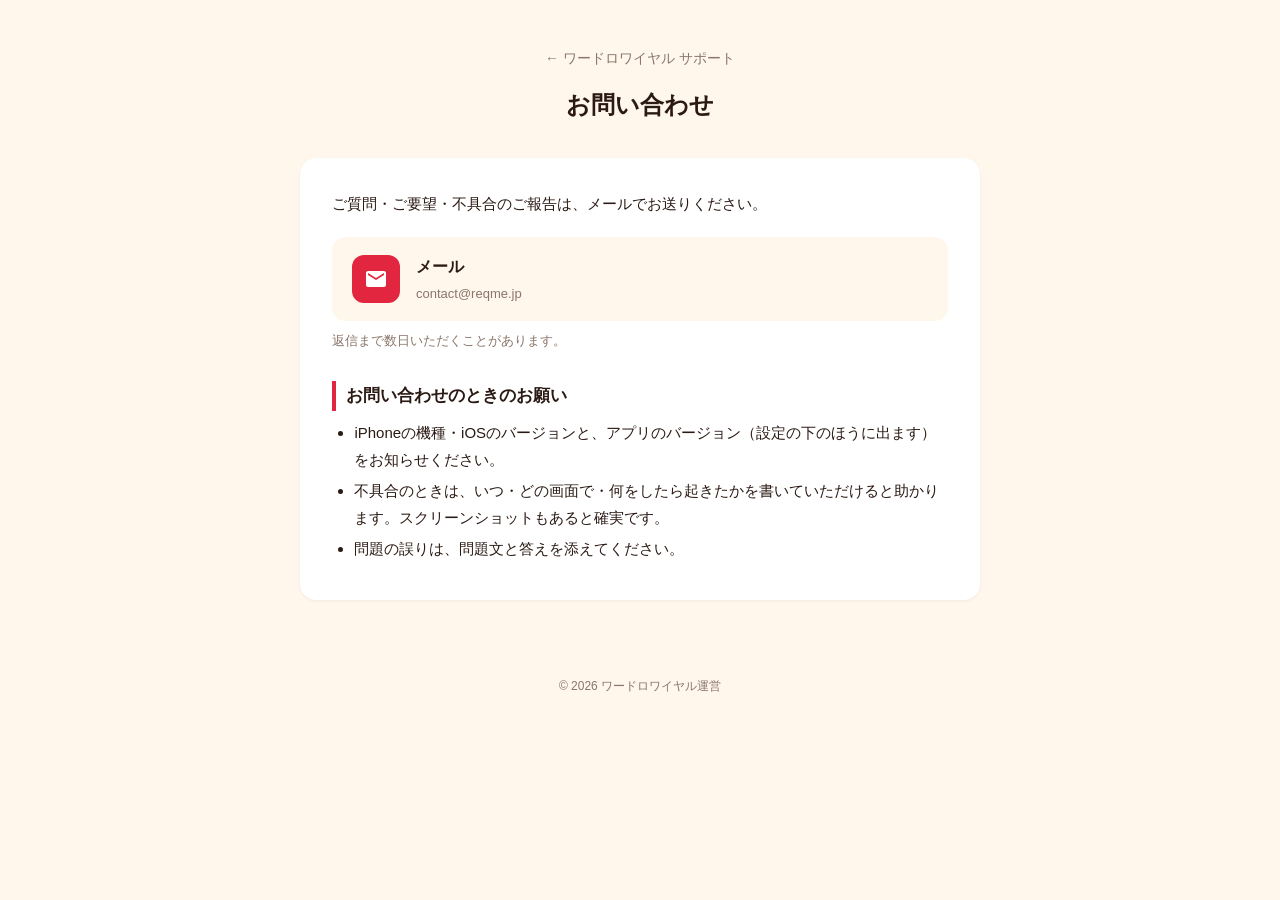
==== contact.html @ 1bdda177 "Support site: top, help/FAQ, contact, privacy policy, terms Co-Authored-By: Claude Opus 5.5 <noreply" ====
<!DOCTYPE html>
<html lang="ja">
<head>
    <meta charset="UTF-8">
    <meta name="viewport" content="width=device-width, initial-scale=1.0">
    <link rel="icon" type="image/png" href="favicon.png">
    <link rel="stylesheet" href="style.css">
    <title>お問い合わせ - ワードロワイヤル</title>
</head>
<body>
    <div class="header">
        <a class="back" href="./">← ワードロワイヤル サポート</a>
        <h1>お問い合わせ</h1>
    </div>

    <div class="content">
        <p>ご質問・ご要望・不具合のご報告は、メールでお送りください。</p>

        <a href="mailto:contact@reqme.jp?subject=%E3%83%AF%E3%83%BC%E3%83%89%E3%83%AD%E3%83%AF%E3%82%A4%E3%83%A4%E3%83%AB%E3%81%AB%E3%81%A4%E3%81%84%E3%81%A6" class="contact-card">
            <div class="card-icon">
                <svg viewBox="0 0 24 24" aria-hidden="true"><path d="M20 4H4c-1.1 0-2 .9-2 2v12c0 1.1.9 2 2 2h16c1.1 0 2-.9 2-2V6c0-1.1-.9-2-2-2zm0 4l-8 5-8-5V6l8 5 8-5v2z"/></svg>
            </div>
            <div>
                <div class="title">メール</div>
                <div class="desc">contact@reqme.jp</div>
            </div>
        </a>
        <p class="note">返信まで数日いただくことがあります。</p>

        <h2>お問い合わせのときのお願い</h2>
        <ul>
            <li>iPhoneの機種・iOSのバージョンと、アプリのバージョン（設定の下のほうに出ます）をお知らせください。</li>
            <li>不具合のときは、いつ・どの画面で・何をしたら起きたかを書いていただけると助かります。スクリーンショットもあると確実です。</li>
            <li>問題の誤りは、問題文と答えを添えてください。</li>
        </ul>
    </div>

    <footer>&copy; 2026 ワードロワイヤル運営</footer>
</body>
</html>
---- style.css ----
* { margin: 0; padding: 0; box-sizing: border-box; }
:root {
    --bg: #fff6ec;
    --card: #ffffff;
    --ink: #2b1a14;
    --mute: #8a766b;
    --line: #f0e2d4;
    --red: #e3263f;
    --red-dark: #9e1029;
    --gold: #ffbf1f;
}
body {
    font-family: -apple-system, BlinkMacSystemFont, 'Hiragino Sans', 'Hiragino Kaku Gothic ProN', sans-serif;
    background: var(--bg);
    color: var(--ink);
    line-height: 1.8;
    -webkit-font-smoothing: antialiased;
}
a { color: var(--red); }

/* 上の見出し */
.header { text-align: center; padding: 44px 16px 8px; }
.header .back { text-decoration: none; color: var(--mute); font-size: 14px; }
.header .back:hover { color: var(--ink); }
.header h1 { font-size: 24px; font-weight: 800; margin-top: 10px; }
.header .date { font-size: 13px; color: var(--mute); margin-top: 4px; }

/* トップ */
.hero { text-align: center; padding: 40px 16px 8px; }
.hero img.icon {
    width: 112px; height: 112px; border-radius: 26px;
    box-shadow: 0 8px 24px rgba(158, 16, 41, 0.22);
}
.hero h1 { font-size: 28px; font-weight: 800; margin-top: 16px; letter-spacing: 0.02em; }
.hero .lead { color: var(--mute); font-size: 15px; margin-top: 4px; }
.hero .badge {
    display: inline-block; margin-top: 18px; padding: 6px 16px; border-radius: 999px;
    background: var(--red); color: #fff; font-weight: 700; font-size: 14px; text-decoration: none;
}
.hero .badge.soon { background: var(--mute); }

.cards {
    max-width: 680px; margin: 28px auto 56px; padding: 0 16px;
    display: flex; flex-direction: column; gap: 12px;
}
.card {
    display: flex; align-items: center; gap: 16px; padding: 16px 20px;
    background: var(--card); border-radius: 16px; text-decoration: none; color: var(--ink);
    box-shadow: 0 1px 3px rgba(43, 26, 20, 0.06);
    transition: transform 0.2s ease, box-shadow 0.2s ease;
}
.card:hover { transform: translateY(-1px); box-shadow: 0 4px 12px rgba(43, 26, 20, 0.1); }
.card .card-icon {
    width: 44px; height: 44px; border-radius: 12px; flex-shrink: 0;
    display: flex; align-items: center; justify-content: center; font-size: 22px;
}
.card-icon.red { background: #ffe3e6; }
.card-icon.gold { background: #fff1c9; }
.card-icon.blue { background: #e0ecff; }
.card-icon.green { background: #ddf5e6; }
.card .card-body { flex: 1; min-width: 0; }
.card h3 { font-size: 16px; font-weight: 700; }
.card p { font-size: 13px; color: var(--mute); }
.card .arrow { color: var(--mute); font-size: 18px; }

/* 本文 */
.content {
    max-width: 680px; margin: 24px auto 56px; padding: 32px;
    background: var(--card); border-radius: 16px; box-shadow: 0 1px 3px rgba(43, 26, 20, 0.06);
}
@media (max-width: 720px) {
    .content { margin-left: 16px; margin-right: 16px; padding: 24px 20px; }
}
.content > p { font-size: 15px; }
.content h2 {
    font-size: 17px; font-weight: 800; margin: 28px 0 8px; padding-left: 10px;
    border-left: 4px solid var(--red);
}
.content h2:first-child { margin-top: 0; }
.content p, .content li { font-size: 15px; }
.content p + p { margin-top: 8px; }
.content ul, .content ol { padding-left: 1.4em; margin: 6px 0; }
.content li { margin: 4px 0; }
.content .note { font-size: 13px; color: var(--mute); }

/* よくある質問 */
details {
    border-bottom: 1px solid var(--line); padding: 12px 0;
}
details:last-of-type { border-bottom: none; }
summary {
    cursor: pointer; font-weight: 700; font-size: 15px; list-style: none; position: relative; padding-right: 24px;
}
summary::-webkit-details-marker { display: none; }
summary::after { content: "＋"; position: absolute; right: 0; color: var(--mute); }
details[open] summary::after { content: "－"; }
details p { margin-top: 8px; color: #4a3a32; }

/* お問い合わせ */
.contact-card {
    display: flex; align-items: center; gap: 16px; padding: 16px 20px; margin: 20px 0 8px;
    background: var(--bg); border-radius: 14px; text-decoration: none; color: var(--ink);
}
.contact-card .card-icon {
    width: 48px; height: 48px; border-radius: 12px; flex-shrink: 0; background: var(--red);
    display: flex; align-items: center; justify-content: center;
}
.contact-card svg { width: 24px; height: 24px; fill: #fff; }
.contact-card .title { font-weight: 700; }
.contact-card .desc { font-size: 13px; color: var(--mute); }

footer {
    text-align: center; padding: 20px 16px 32px; font-size: 12px; color: var(--mute);
}
footer a { color: var(--mute); margin: 0 6px; }
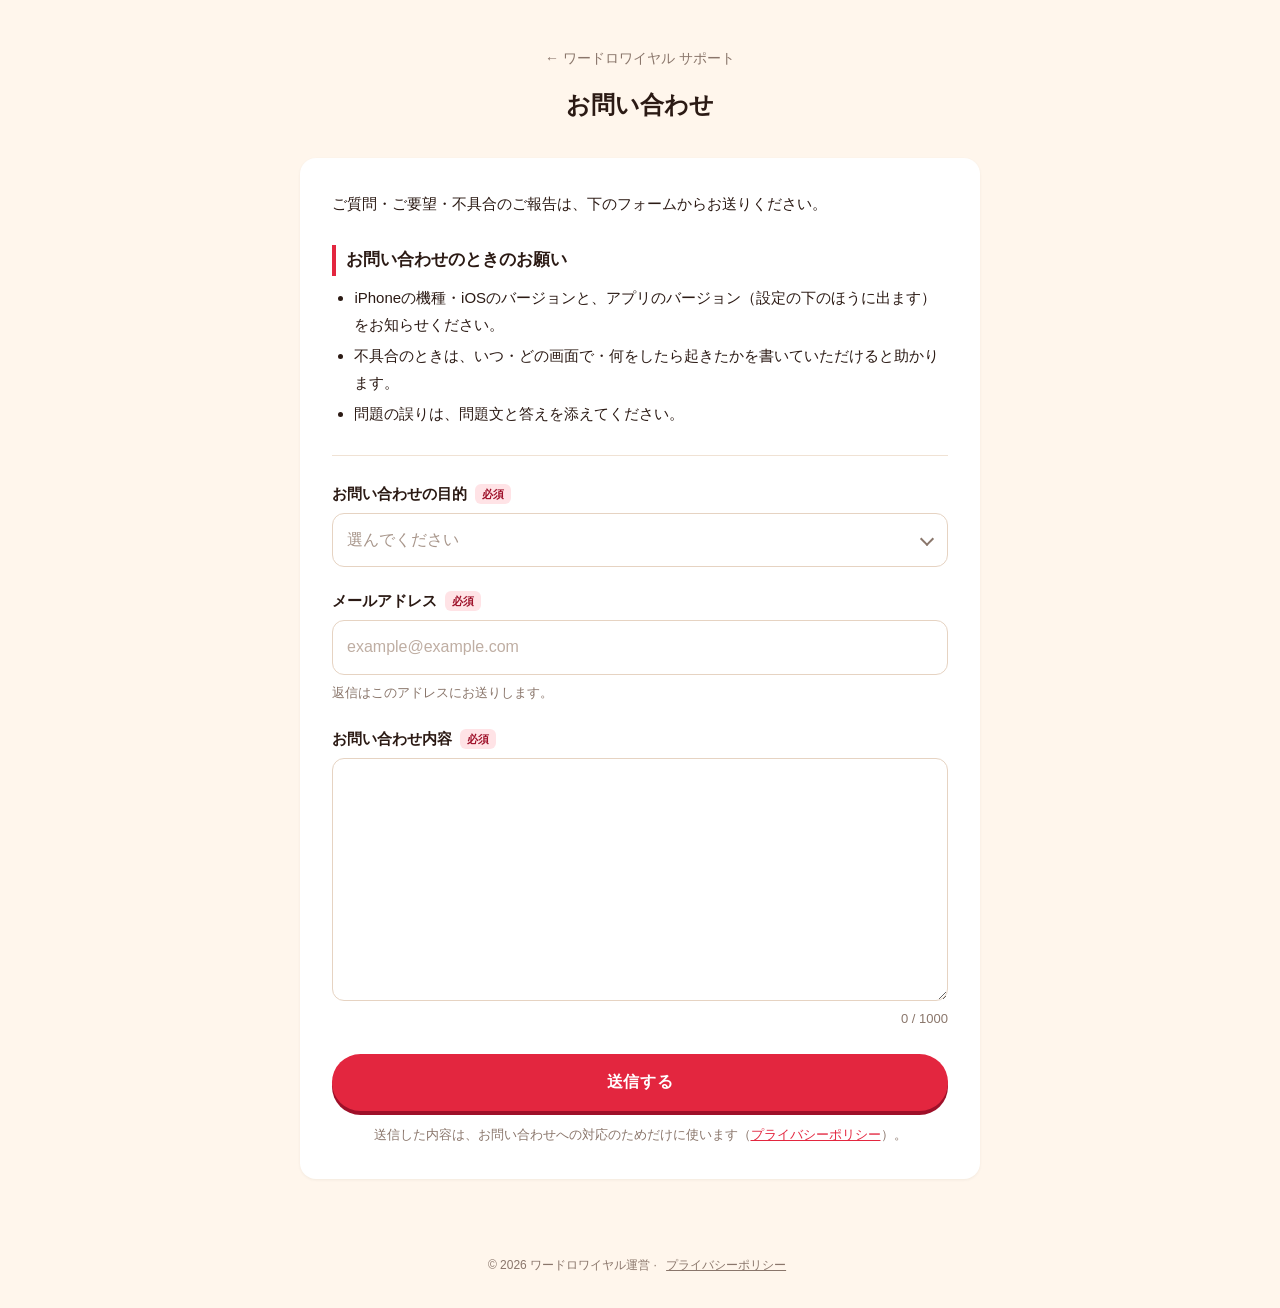
==== commit 5a69d15d: "Contact: form (purpose, email, message up to 1,000 chars) sent to the operators' Discord through the" ====
--- a/contact.html
+++ b/contact.html
@@ -14,27 +14,195 @@
     </div>
 
     <div class="content">
-        <p>ご質問・ご要望・不具合のご報告は、メールでお送りください。</p>
-
-        <a href="mailto:contact@reqme.jp?subject=%E3%83%AF%E3%83%BC%E3%83%89%E3%83%AD%E3%83%AF%E3%82%A4%E3%83%A4%E3%83%AB%E3%81%AB%E3%81%A4%E3%81%84%E3%81%A6" class="contact-card">
-            <div class="card-icon">
-                <svg viewBox="0 0 24 24" aria-hidden="true"><path d="M20 4H4c-1.1 0-2 .9-2 2v12c0 1.1.9 2 2 2h16c1.1 0 2-.9 2-2V6c0-1.1-.9-2-2-2zm0 4l-8 5-8-5V6l8 5 8-5v2z"/></svg>
+        <div id="contact-area">
+            <p>ご質問・ご要望・不具合のご報告は、下のフォームからお送りください。</p>
+
+            <h2>お問い合わせのときのお願い</h2>
+            <ul>
+                <li>iPhoneの機種・iOSのバージョンと、アプリのバージョン（設定の下のほうに出ます）をお知らせください。</li>
+                <li>不具合のときは、いつ・どの画面で・何をしたら起きたかを書いていただけると助かります。</li>
+                <li>問題の誤りは、問題文と答えを添えてください。</li>
+            </ul>
+
+            <!-- 送り先はゲームのサーバー（wordbattle の server/src/contact.ts）。サーバーが運営の Discord に知らせる。 -->
+            <form id="contact-form" class="form" novalidate data-endpoint="https://wordroyale.modelinks.workers.dev/v1/contact">
+                <div class="field">
+                    <label for="purpose">お問い合わせの目的<span class="req">必須</span></label>
+                    <div class="select">
+                        <!-- 値はサーバーの CONTACT_PURPOSES と同じにする -->
+                        <select id="purpose" name="purpose" required aria-describedby="purpose-error">
+                            <option value="" selected disabled>選んでください</option>
+                            <option value="question">ご質問</option>
+                            <option value="bug">不具合のご報告</option>
+                            <option value="quiz">問題の誤りのご報告</option>
+                            <option value="request">ご要望・ご意見</option>
+                            <option value="account">アカウント・データについて</option>
+                            <option value="other">その他</option>
+                        </select>
+                    </div>
+                    <p class="error" id="purpose-error" hidden></p>
+                </div>
+
+                <div class="field">
+                    <label for="email">メールアドレス<span class="req">必須</span></label>
+                    <input id="email" name="email" type="email" inputmode="email" autocomplete="email" autocapitalize="off" spellcheck="false" maxlength="254" placeholder="example@example.com" required aria-describedby="email-hint email-error">
+                    <p class="hint" id="email-hint">返信はこのアドレスにお送りします。</p>
+                    <p class="error" id="email-error" hidden></p>
+                </div>
+
+                <div class="field">
+                    <label for="message">お問い合わせ内容<span class="req">必須</span></label>
+                    <textarea id="message" name="message" rows="8" maxlength="1000" required aria-describedby="message-error message-count"></textarea>
+                    <div class="field-foot">
+                        <p class="error" id="message-error" hidden></p>
+                        <span class="count" id="message-count">0 / 1000</span>
+                    </div>
+                </div>
+
+                <!-- ロボットよけ（人には見えない欄。何か入っていれば、サーバーは知らせずに受け流す） -->
+                <div class="hp" aria-hidden="true">
+                    <label for="website">この欄は空のままにしてください</label>
+                    <input id="website" name="website" type="text" tabindex="-1" autocomplete="off">
+                </div>
+
+                <p class="form-error" id="form-error" role="alert" hidden></p>
+
+                <button type="submit" class="submit" id="submit">送信する</button>
+                <p class="note form-note">送信した内容は、お問い合わせへの対応のためだけに使います（<a href="privacy">プライバシーポリシー</a>）。</p>
+            </form>
+        </div>
+
+        <div id="thanks" class="thanks" hidden>
+            <div class="thanks-icon" aria-hidden="true">
+                <svg viewBox="0 0 24 24"><path d="M9 16.2 4.8 12l-1.4 1.4L9 19 21 7l-1.4-1.4L9 16.2z"/></svg>
             </div>
-            <div>
-                <div class="title">メール</div>
-                <div class="desc">contact@reqme.jp</div>
-            </div>
-        </a>
-        <p class="note">返信まで数日いただくことがあります。</p>
-
-        <h2>お問い合わせのときのお願い</h2>
-        <ul>
-            <li>iPhoneの機種・iOSのバージョンと、アプリのバージョン（設定の下のほうに出ます）をお知らせください。</li>
-            <li>不具合のときは、いつ・どの画面で・何をしたら起きたかを書いていただけると助かります。スクリーンショットもあると確実です。</li>
-            <li>問題の誤りは、問題文と答えを添えてください。</li>
-        </ul>
+            <h2 id="thanks-title" tabindex="-1">送信しました</h2>
+            <!-- 狭い画面では、文節（.phrase）の切れ目でだけ折り返す -->
+            <p><span class="phrase">お問い合わせいただき、</span><span class="phrase">ありがとうございます。</span></p>
+            <p><span class="phrase">内容を確認のうえ、</span><span class="phrase">数営業日以内に、</span><span class="phrase">ご入力いただいた</span><span class="phrase">メールアドレスへ</span><span class="phrase">ご返信いたします。</span></p>
+            <p class="thanks-to">返信先：<span id="thanks-email"></span></p>
+            <p class="note"><span class="phrase">返信が届かないときは、</span><span class="phrase">迷惑メールのフォルダも</span><span class="phrase">ご確認ください。</span></p>
+            <a class="thanks-back" href="./">サポートのトップへ</a>
+        </div>
     </div>
 
-    <footer>&copy; 2026 ワードロワイヤル運営</footer>
+    <footer>&copy; 2026 ワードロワイヤル運営 · <a href="privacy">プライバシーポリシー</a></footer>
+
+    <script>
+    (() => {
+        const form = document.getElementById("contact-form");
+        const endpoint = form.dataset.endpoint;
+        const MAX = 1000;
+        // サーバー（server/src/contact.ts の EMAIL）と同じ形
+        const EMAIL = /^[^\s@<>()[\]\\,;:"`]+@[^\s@<>()[\]\\,;:"`.]+(\.[^\s@<>()[\]\\,;:"`.]+)+$/u;
+        const fields = { purpose: form.purpose, email: form.email, message: form.message };
+        const count = document.getElementById("message-count");
+        const formError = document.getElementById("form-error");
+        const button = document.getElementById("submit");
+
+        function setError(name, text) {
+            const input = fields[name];
+            const el = document.getElementById(name + "-error");
+            input.closest(".field").classList.toggle("invalid", Boolean(text));
+            input.setAttribute("aria-invalid", text ? "true" : "false");
+            el.textContent = text || "";
+            el.hidden = !text;
+        }
+
+        function hasError(name) {
+            return fields[name].closest(".field").classList.contains("invalid");
+        }
+
+        function emailError(email) {
+            if (!email) return "メールアドレスを入力してください。";
+            if (email.length > 254 || !EMAIL.test(email)) return "メールアドレスを正しく入力してください。";
+            return "";
+        }
+
+        function updateCount() {
+            const n = fields.message.value.length;
+            count.textContent = n + " / " + MAX;
+            count.classList.toggle("near", n >= MAX - 50);
+        }
+        updateCount();
+
+        // 入れ直したら、そこのエラーを消す
+        fields.purpose.addEventListener("change", () => setError("purpose", ""));
+        fields.email.addEventListener("input", () => {
+            if (hasError("email") && !emailError(fields.email.value.trim())) setError("email", "");
+        });
+        fields.message.addEventListener("input", () => {
+            updateCount();
+            if (hasError("message") && fields.message.value.trim()) setError("message", "");
+        });
+
+        function showFormError(text) {
+            formError.textContent = text;
+            formError.hidden = false;
+        }
+
+        function showThanks(email) {
+            document.getElementById("thanks-email").textContent = email;
+            document.getElementById("contact-area").hidden = true;
+            document.getElementById("thanks").hidden = false;
+            window.scrollTo({ top: 0 });
+            document.getElementById("thanks-title").focus({ preventScroll: true });
+        }
+
+        let sending = false;
+        form.addEventListener("submit", async (event) => {
+            event.preventDefault();
+            if (sending) return;
+            formError.hidden = true;
+            const purpose = fields.purpose.value;
+            const email = fields.email.value.trim();
+            const message = fields.message.value.trim();
+            const errors = {
+                purpose: purpose ? "" : "お問い合わせの目的を選んでください。",
+                email: emailError(email),
+                message: message ? "" : "お問い合わせ内容を入力してください。",
+            };
+            for (const name of Object.keys(fields)) setError(name, errors[name]);
+            const first = Object.keys(fields).find((name) => errors[name]);
+            if (first) {
+                fields[first].focus();
+                return;
+            }
+
+            sending = true;
+            button.disabled = true;
+            button.textContent = "送信中…";
+            let done = false;
+            try {
+                const res = await fetch(endpoint, {
+                    method: "POST",
+                    headers: { "Content-Type": "application/json" },
+                    body: JSON.stringify({ purpose, email, message, website: form.website.value }),
+                    signal: typeof AbortSignal.timeout === "function" ? AbortSignal.timeout(20000) : undefined,
+                });
+                if (res.ok) {
+                    done = true;
+                    showThanks(email);
+                    return;
+                }
+                let reason = "";
+                try { reason = (await res.json()).error || ""; } catch (_) {}
+                if (reason === "badPurpose") setError("purpose", "お問い合わせの目的を選んでください。");
+                else if (reason === "badEmail") setError("email", "メールアドレスを正しく入力してください。");
+                else if (reason === "badMessage") setError("message", "お問い合わせ内容を" + MAX + "文字以内で入力してください。");
+                else if (res.status === 429) showFormError("続けて送信されたため、受け付けを止めています。1分ほどおいてから、もう一度お試しください。");
+                else showFormError("送信できませんでした。時間をおいて、もう一度お試しください。");
+            } catch (_) {
+                showFormError("送信できませんでした。通信の状態を確かめて、もう一度お試しください。");
+            } finally {
+                sending = false;
+                if (!done) {
+                    button.disabled = false;
+                    button.textContent = "送信する";
+                }
+            }
+        });
+    })();
+    </script>
 </body>
 </html>
--- a/style.css
+++ b/style.css
@@ -97,17 +97,80 @@
 details p { margin-top: 8px; color: #4a3a32; }
 
 /* お問い合わせ */
-.contact-card {
-    display: flex; align-items: center; gap: 16px; padding: 16px 20px; margin: 20px 0 8px;
-    background: var(--bg); border-radius: 14px; text-decoration: none; color: var(--ink);
+[hidden] { display: none !important; }
+.form { margin-top: 28px; padding-top: 4px; border-top: 1px solid var(--line); }
+.field { margin-top: 20px; }
+.field label { display: block; font-weight: 700; font-size: 15px; margin-bottom: 6px; }
+.req {
+    display: inline-block; margin-left: 8px; padding: 0 7px; border-radius: 6px;
+    background: #ffe3e6; color: var(--red-dark); font-size: 11px; font-weight: 700; line-height: 20px; vertical-align: 1px;
 }
-.contact-card .card-icon {
-    width: 48px; height: 48px; border-radius: 12px; flex-shrink: 0; background: var(--red);
+.field input, .field select, .field textarea {
+    display: block; width: 100%; font: inherit; font-size: 16px; color: var(--ink);
+    background: #fff; border: 1.5px solid #e6d3c2; border-radius: 12px; padding: 12px 14px;
+    -webkit-appearance: none; appearance: none;
+    transition: border-color 0.15s ease, box-shadow 0.15s ease;
+}
+.field input::placeholder, .field textarea::placeholder { color: #bfaea3; }
+.field input:focus, .field select:focus, .field textarea:focus {
+    outline: none; border-color: var(--red); box-shadow: 0 0 0 3px rgba(227, 38, 63, 0.15);
+}
+.field textarea { min-height: 200px; resize: vertical; line-height: 1.7; }
+.select { position: relative; }
+.select select { padding-right: 40px; cursor: pointer; }
+.select select:invalid { color: #a8968b; }
+.select select option { color: var(--ink); }
+.select::after {
+    content: ""; position: absolute; right: 16px; top: 50%; width: 8px; height: 8px; margin-top: -6px;
+    border-right: 2px solid var(--mute); border-bottom: 2px solid var(--mute); transform: rotate(45deg);
+    pointer-events: none;
+}
+.field.invalid input, .field.invalid select, .field.invalid textarea { border-color: var(--red); background: #fff7f8; }
+.content .hint { font-size: 13px; color: var(--mute); margin-top: 6px; }
+.content .error { font-size: 13px; color: var(--red); font-weight: 700; margin-top: 6px; }
+.field-foot { display: flex; align-items: flex-start; gap: 12px; }
+.field-foot .count {
+    margin-left: auto; margin-top: 6px; font-size: 13px; color: var(--mute); white-space: nowrap;
+    font-variant-numeric: tabular-nums;
+}
+.field-foot .count.near { color: var(--red); font-weight: 700; }
+.hp { position: absolute; left: -10000px; width: 1px; height: 1px; overflow: hidden; }
+.content .form-error {
+    margin-top: 20px; padding: 12px 14px; border-radius: 12px;
+    background: #fff0f1; color: var(--red-dark); font-size: 14px; font-weight: 700;
+}
+.submit {
+    display: block; width: 100%; margin-top: 24px; padding: 14px 16px; border: none; border-radius: 999px;
+    background: var(--red); color: #fff; font: inherit; font-size: 16px; font-weight: 800; letter-spacing: 0.04em;
+    box-shadow: 0 4px 0 var(--red-dark); cursor: pointer; -webkit-tap-highlight-color: transparent;
+    transition: transform 0.08s ease, box-shadow 0.08s ease, opacity 0.15s ease;
+}
+.submit:active { transform: translateY(2px); box-shadow: 0 2px 0 var(--red-dark); }
+.submit:focus-visible { outline: 3px solid rgba(227, 38, 63, 0.35); outline-offset: 3px; }
+.submit:disabled { opacity: 0.6; cursor: default; transform: none; box-shadow: 0 4px 0 var(--red-dark); }
+.content .form-note { margin-top: 12px; text-align: center; }
+
+/* 送信したあと */
+.thanks { text-align: center; padding: 8px 0 4px; }
+.thanks-icon {
+    width: 64px; height: 64px; margin: 0 auto 14px; border-radius: 50%; background: #ddf5e6;
     display: flex; align-items: center; justify-content: center;
 }
-.contact-card svg { width: 24px; height: 24px; fill: #fff; }
-.contact-card .title { font-weight: 700; }
-.contact-card .desc { font-size: 13px; color: var(--mute); }
+.thanks-icon svg { width: 34px; height: 34px; fill: #1f8a4c; }
+.content .thanks h2 { border-left: none; padding-left: 0; margin: 0 0 12px; font-size: 20px; }
+.content .thanks h2:focus { outline: none; }
+.content .thanks p { font-size: 15px; }
+.thanks .phrase { display: inline-block; }
+.content .thanks .thanks-to {
+    display: inline-block; max-width: 100%; margin-top: 16px; padding: 8px 16px; border-radius: 10px;
+    background: var(--bg); font-size: 14px; overflow-wrap: anywhere;
+}
+.content .thanks .note { margin-top: 12px; }
+.thanks-back {
+    display: inline-block; margin-top: 24px; padding: 10px 24px; border-radius: 999px;
+    border: 1.5px solid var(--line); color: var(--ink); font-weight: 700; font-size: 15px; text-decoration: none;
+}
+.thanks-back:hover { border-color: var(--mute); }
 
 footer {
     text-align: center; padding: 20px 16px 32px; font-size: 12px; color: var(--mute);
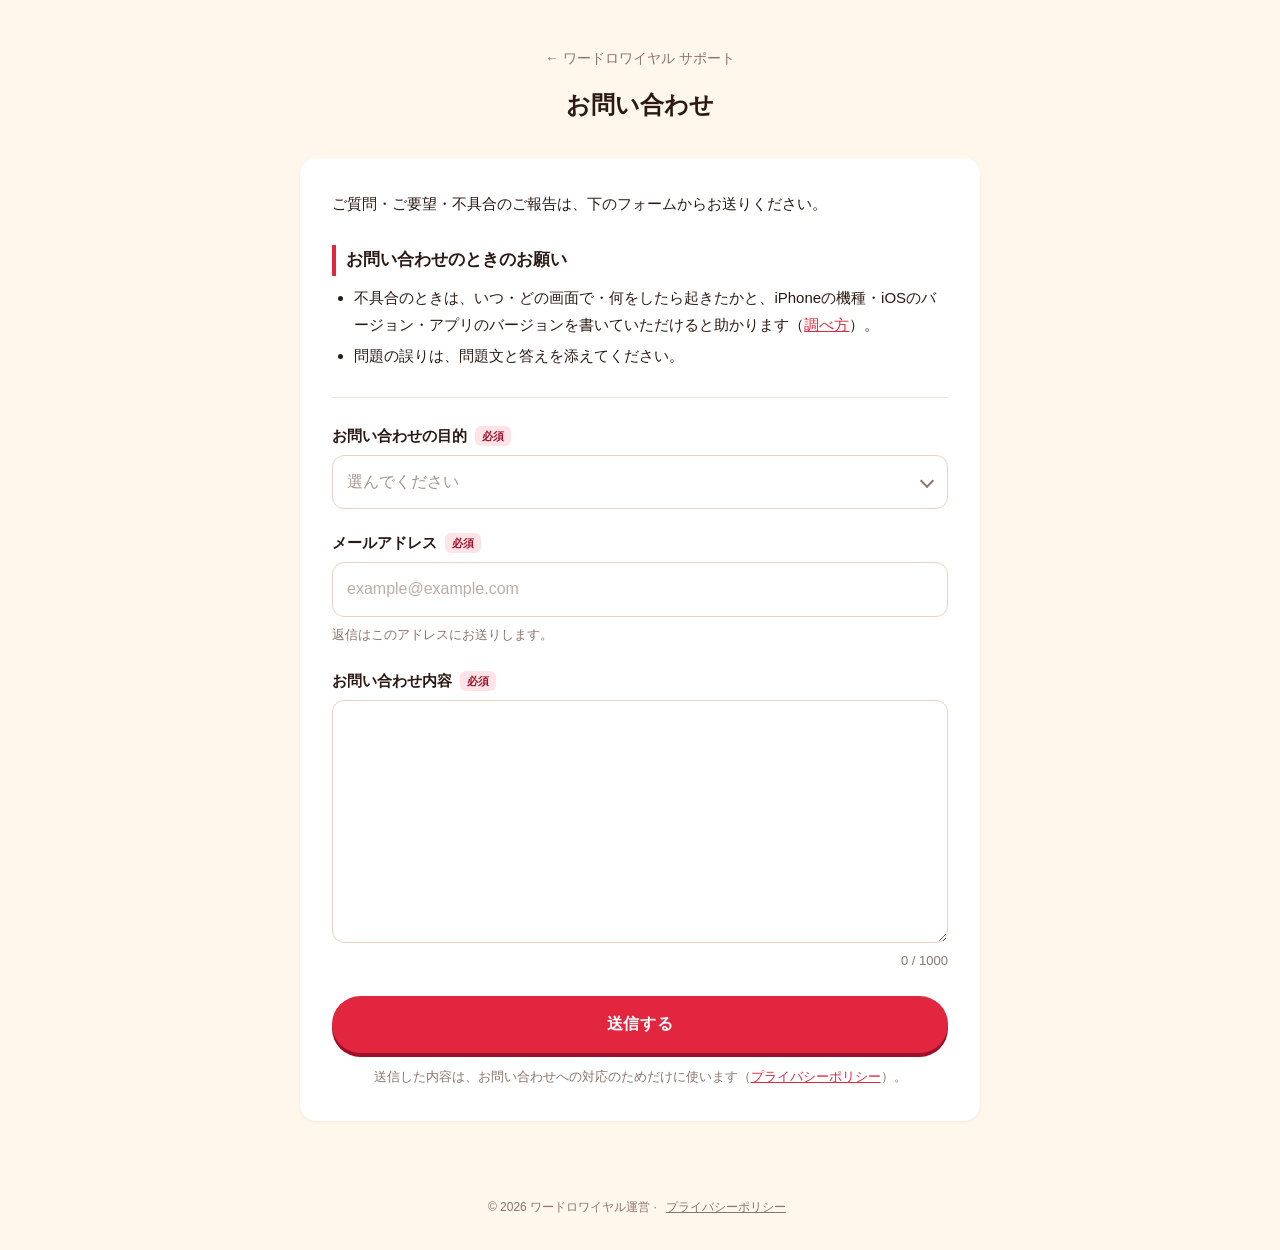
==== commit 87a3f4e7: "Contact: device and version only for bug reports, with a how-to page (app version with screenshots, " ====
--- a/contact.html
+++ b/contact.html
@@ -19,8 +19,7 @@
 
             <h2>お問い合わせのときのお願い</h2>
             <ul>
-                <li>iPhoneの機種・iOSのバージョンと、アプリのバージョン（設定の下のほうに出ます）をお知らせください。</li>
-                <li>不具合のときは、いつ・どの画面で・何をしたら起きたかを書いていただけると助かります。</li>
+                <li>不具合のときは、いつ・どの画面で・何をしたら起きたかと、iPhoneの機種・iOSのバージョン・アプリのバージョンを書いていただけると助かります（<a href="version" target="_blank" rel="noopener">調べ方</a>）。</li>
                 <li>問題の誤りは、問題文と答えを添えてください。</li>
             </ul>
 
@@ -52,7 +51,9 @@
 
                 <div class="field">
                     <label for="message">お問い合わせ内容<span class="req">必須</span></label>
-                    <textarea id="message" name="message" rows="8" maxlength="1000" required aria-describedby="message-error message-count"></textarea>
+                    <!-- 「不具合のご報告」のときだけ出す（そのとき内容に機種とバージョンの欄を入れる。下の BUG_TEMPLATE） -->
+                    <p class="hint hint-above" id="message-hint" hidden>機種やバージョンがわからないときは「不明」で大丈夫です（<a href="version" target="_blank" rel="noopener">調べ方</a>）。</p>
+                    <textarea id="message" name="message" rows="8" maxlength="1000" required aria-describedby="message-hint message-error message-count"></textarea>
                     <div class="field-foot">
                         <p class="error" id="message-error" hidden></p>
                         <span class="count" id="message-count">0 / 1000</span>
@@ -119,6 +120,11 @@
             return "";
         }
 
+        function messageError(text) {
+            if (!text.trim() || isUntouchedTemplate(text)) return "お問い合わせ内容を入力してください。";
+            return "";
+        }
+
         function updateCount() {
             const n = fields.message.value.length;
             count.textContent = n + " / " + MAX;
@@ -126,14 +132,38 @@
         }
         updateCount();
 
+        // 「不具合のご報告」のときは、内容のはじめに機種とバージョンの欄を入れる（わからなければ「不明」でよい）。
+        // 書き足していない欄だけのまま送ろうとしたら、内容が空のときと同じに扱う
+        const BUG_TEMPLATE = "iPhoneの機種：\niOSのバージョン：\nアプリのバージョン：\n\n起きたこと：\n";
+        const BUG_FIRST_LINE = BUG_TEMPLATE.split("\n")[0];
+        const messageHint = document.getElementById("message-hint");
+        const isUntouchedTemplate = (text) => text.trim() === BUG_TEMPLATE.trim();
+
+        function applyPurpose() {
+            const isBug = fields.purpose.value === "bug";
+            messageHint.hidden = !isBug;
+            const text = fields.message.value;
+            if (isBug && !text.includes(BUG_FIRST_LINE)) {
+                // 先に書いてあった文は消さずに、欄の下（起きたこと）へ回す
+                fields.message.value = (BUG_TEMPLATE + text.trim()).slice(0, MAX);
+            } else if (!isBug && isUntouchedTemplate(text)) {
+                fields.message.value = "";
+            }
+            updateCount();
+        }
+        applyPurpose();
+
         // 入れ直したら、そこのエラーを消す
-        fields.purpose.addEventListener("change", () => setError("purpose", ""));
+        fields.purpose.addEventListener("change", () => {
+            setError("purpose", "");
+            applyPurpose();
+        });
         fields.email.addEventListener("input", () => {
             if (hasError("email") && !emailError(fields.email.value.trim())) setError("email", "");
         });
         fields.message.addEventListener("input", () => {
             updateCount();
-            if (hasError("message") && fields.message.value.trim()) setError("message", "");
+            if (hasError("message") && messageError(fields.message.value) === "") setError("message", "");
         });
 
         function showFormError(text) {
@@ -160,7 +190,7 @@
             const errors = {
                 purpose: purpose ? "" : "お問い合わせの目的を選んでください。",
                 email: emailError(email),
-                message: message ? "" : "お問い合わせ内容を入力してください。",
+                message: messageError(message),
             };
             for (const name of Object.keys(fields)) setError(name, errors[name]);
             const first = Object.keys(fields).find((name) => errors[name]);
--- a/style.css
+++ b/style.css
@@ -96,6 +96,20 @@
 details[open] summary::after { content: "－"; }
 details p { margin-top: 8px; color: #4a3a32; }
 
+/* 機種とバージョンの調べ方 */
+.content ol.steps { list-style: none; padding: 0; margin: 12px 0 0; }
+.content ol.steps > li { display: flex; gap: 12px; margin: 0; }
+.content ol.steps > li + li { margin-top: 20px; }
+.step-num {
+    flex-shrink: 0; width: 28px; height: 28px; border-radius: 50%; margin-top: 1px;
+    background: var(--red); color: #fff; font-size: 15px; font-weight: 800; line-height: 28px; text-align: center;
+}
+.step-body { flex: 1; min-width: 0; }
+.shot {
+    display: block; width: 100%; max-width: 300px; height: auto; margin: 12px 0 0;
+    border-radius: 18px; border: 1px solid var(--line); box-shadow: 0 4px 16px rgba(43, 26, 20, 0.1);
+}
+
 /* お問い合わせ */
 [hidden] { display: none !important; }
 .form { margin-top: 28px; padding-top: 4px; border-top: 1px solid var(--line); }
@@ -127,6 +141,7 @@
 }
 .field.invalid input, .field.invalid select, .field.invalid textarea { border-color: var(--red); background: #fff7f8; }
 .content .hint { font-size: 13px; color: var(--mute); margin-top: 6px; }
+.content .hint-above { margin: 0 0 8px; }
 .content .error { font-size: 13px; color: var(--red); font-weight: 700; margin-top: 6px; }
 .field-foot { display: flex; align-items: flex-start; gap: 12px; }
 .field-foot .count {
